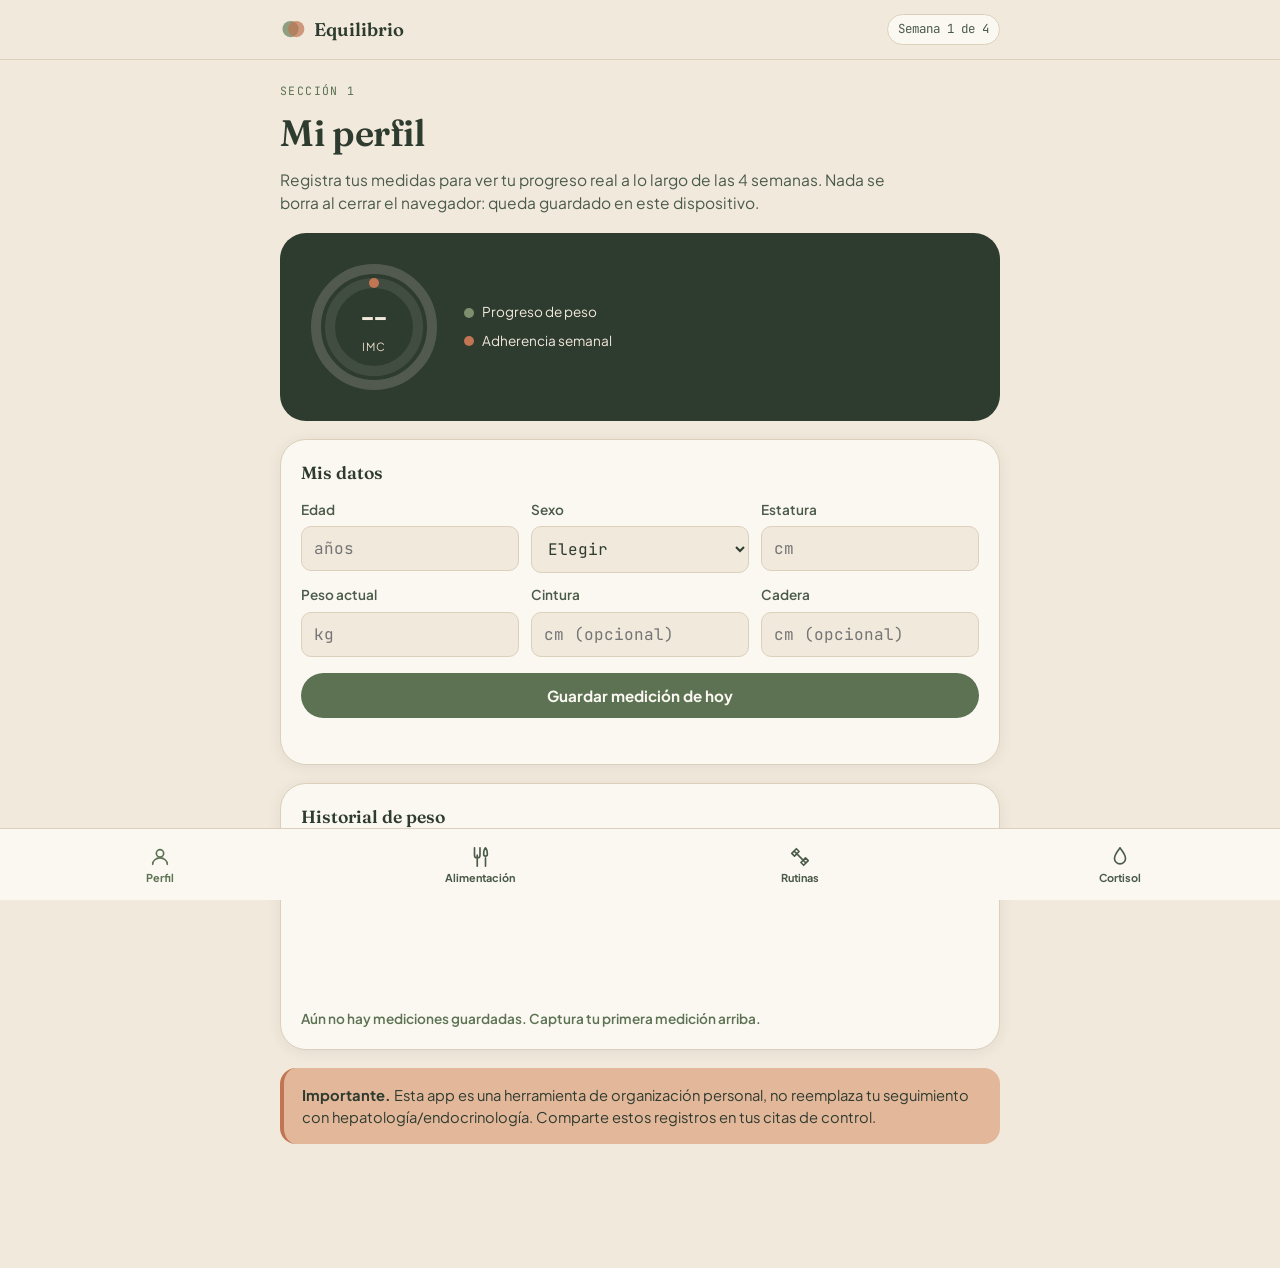
==== index.html @ 2911e4cd "Add files via upload" ====
<!DOCTYPE html>
<html lang="es-MX">
<head>
<meta charset="UTF-8">
<meta name="viewport" content="width=device-width, initial-scale=1.0">
<title>Equilibrio · Plan integral hígado &amp; cortisol</title>
<meta name="description" content="Plan de 4 semanas para pérdida de peso sostenible, reversión de hígado graso y manejo de cortisol.">
<link rel="preconnect" href="https://fonts.googleapis.com">
<link rel="preconnect" href="https://fonts.gstatic.com" crossorigin>
<link href="https://fonts.googleapis.com/css2?family=Fraunces:opsz,wght@9..144,400;9..144,500;9..144,600;9..144,700&family=Plus+Jakarta+Sans:wght@400;500;600;700;800&family=JetBrains+Mono:wght@400;500;700&display=swap" rel="stylesheet">
<link rel="stylesheet" href="style.css">
</head>
<body>

<!-- ============ HEADER ============ -->
<header class="topbar">
  <div class="topbar-inner">
    <span class="brand">
      <svg class="brand-mark" viewBox="0 0 32 32" width="26" height="26" aria-hidden="true">
        <circle cx="13" cy="16" r="10" fill="var(--sage)" opacity="0.85"/>
        <circle cx="20" cy="16" r="10" fill="var(--clay)" opacity="0.7"/>
      </svg>
      Equilibrio
    </span>
    <span class="topbar-week" id="topbarWeek">Semana 1 de 4</span>
  </div>
</header>

<!-- ============ MAIN VIEWS ============ -->
<main>

  <!-- ---------- 1. MI PERFIL ---------- -->
  <section id="perfil" class="view view-active" aria-labelledby="perfil-title">
    <div class="view-inner">
      <p class="eyebrow">Sección 1</p>
      <h1 id="perfil-title">Mi perfil</h1>
      <p class="lede">Registra tus medidas para ver tu progreso real a lo largo de las 4 semanas. Nada se borra al cerrar el navegador: queda guardado en este dispositivo.</p>

      <div class="balance-card" role="group" aria-label="Resumen de balance">
        <div class="balance-dial-wrap">
          <svg viewBox="0 0 140 140" class="balance-dial" id="balanceDial" aria-hidden="true">
            <circle cx="70" cy="70" r="58" class="dial-track"/>
            <circle cx="70" cy="70" r="58" class="dial-progress" id="dialProgress" stroke-dasharray="364" stroke-dashoffset="364"/>
            <circle cx="70" cy="70" r="44" class="dial-track dial-track-inner"/>
            <circle cx="70" cy="70" r="44" class="dial-progress dial-progress-inner" id="dialProgressInner" stroke-dasharray="276" stroke-dashoffset="276"/>
          </svg>
          <div class="dial-center">
            <span class="dial-imc" id="dialIMC">--</span>
            <span class="dial-label">IMC</span>
          </div>
        </div>
        <div class="balance-legend">
          <div class="legend-item"><span class="dot dot-sage"></span> Progreso de peso</div>
          <div class="legend-item"><span class="dot dot-clay"></span> Adherencia semanal</div>
        </div>
      </div>

      <form id="profileForm" class="card form-card">
        <h2 class="card-title">Mis datos</h2>
        <div class="field-grid">
          <label class="field">
            <span>Edad</span>
            <input type="number" id="fEdad" min="15" max="100" placeholder="años" required>
          </label>
          <label class="field">
            <span>Sexo</span>
            <select id="fSexo" required>
              <option value="" disabled selected>Elegir</option>
              <option value="F">Femenino</option>
              <option value="M">Masculino</option>
            </select>
          </label>
          <label class="field">
            <span>Estatura</span>
            <input type="number" id="fEstatura" min="120" max="220" placeholder="cm" required>
          </label>
          <label class="field">
            <span>Peso actual</span>
            <input type="number" id="fPeso" min="30" max="300" step="0.1" placeholder="kg" required>
          </label>
          <label class="field">
            <span>Cintura</span>
            <input type="number" id="fCintura" min="40" max="200" step="0.1" placeholder="cm (opcional)">
          </label>
          <label class="field">
            <span>Cadera</span>
            <input type="number" id="fCadera" min="40" max="200" step="0.1" placeholder="cm (opcional)">
          </label>
        </div>
        <button type="submit" class="btn btn-primary">Guardar medición de hoy</button>
        <p class="form-hint" id="profileHint"></p>
      </form>

      <div class="card">
        <h2 class="card-title">Historial de peso</h2>
        <div id="weightChart" class="weight-chart" aria-label="Gráfica de evolución de peso"></div>
        <div class="history-list" id="historyList"></div>
      </div>

      <div class="callout callout-medical">
        <strong>Importante.</strong> Esta app es una herramienta de organización personal, no reemplaza tu seguimiento con hepatología/endocrinología. Comparte estos registros en tus citas de control.
      </div>
    </div>
  </section>

  <!-- ---------- 2. MI ALIMENTACIÓN ---------- -->
  <section id="alimentacion" class="view" aria-labelledby="alimentacion-title">
    <div class="view-inner">
      <p class="eyebrow">Sección 2</p>
      <h1 id="alimentacion-title">Mi alimentación</h1>
      <p class="lede">Plan antiinflamatorio de 4 semanas, pensado para hígado graso y cortisol, con ingredientes de supermercados comunes en CDMX y Edomex. Estructura base: 3 comidas + 2 colaciones, cada 3-4 h, sin ayunos prolongados que disparen cortisol.</p>

      <div class="day-tabs" id="dayTabsNutricion" role="tablist" aria-label="Día"></div>

      <div id="mealPlanContainer" class="meal-plan"></div>

      <div class="card">
        <h2 class="card-title">Lista de despensa base (Chedraui / Walmart / Costco)</h2>
        <div id="pantryList" class="pantry-grid"></div>
      </div>

      <div class="callout">
        <strong>Regla simple para hígado graso:</strong> entre menos etiqueta tenga, mejor. Prioriza el pasillo de frutas/verduras/proteína sobre productos empaquetados, y evita jugos, refrescos y pan dulce de forma cotidiana.
      </div>
    </div>
  </section>

  <!-- ---------- 3. MIS RUTINAS ---------- -->
  <section id="rutinas" class="view" aria-labelledby="rutinas-title">
    <div class="view-inner">
      <p class="eyebrow">Sección 3</p>
      <h1 id="rutinas-title">Mis rutinas</h1>
      <p class="lede">4-5 sesiones por semana en Action Black, combinando fuerza funcional y boxeo, más cardio ligero. La intensidad sube de forma gradual en 4 semanas para no generar estrés suprarrenal crónico.</p>

      <div class="week-tabs" id="weekTabsRutina" role="tablist" aria-label="Semana de entrenamiento"></div>
      <div id="trainingPlanContainer" class="training-plan"></div>

      <div class="card">
        <h2 class="card-title">Manejo del estrés — práctica diaria</h2>
        <div id="stressTechniques" class="stress-grid"></div>
      </div>

      <div class="callout">
        <strong>Señal de alarma:</strong> si después de entrenar sientes fatiga extrema, insomnio o más antojos de azúcar al día siguiente, es señal de sobreentrenamiento/cortisol elevado — baja intensidad esa semana, no la subas.
      </div>
    </div>
  </section>

  <!-- ---------- 4. CORTISOL E HÍGADO GRASO ---------- -->
  <section id="manejo" class="view" aria-labelledby="manejo-title">
    <div class="view-inner">
      <p class="eyebrow">Sección 4</p>
      <h1 id="manejo-title">Manejo de cortisol e hígado graso</h1>
      <p class="lede">Hábitos clave y suplementos de apoyo con respaldo general en evidencia. <strong>Ninguno sustituye tratamiento médico</strong>: como ya tienes diagnóstico confirmado, valida cada suplemento con tu hepatólogo/endocrinólogo antes de tomarlo.</p>

      <div class="card callout-medical-strong">
        <strong>Disclaimer médico.</strong> El hígado metaboliza la mayoría de los suplementos. En hígado graso, algunos requieren ajuste de dosis o están contraindicados según tus estudios (transaminasas, perfil hepático). Esta sección es educativa, no es una prescripción.
      </div>

      <div class="card">
        <h2 class="card-title">Pilares no negociables</h2>
        <div id="pillarsList" class="pillars-grid"></div>
      </div>

      <div class="card">
        <h2 class="card-title">Suplementos de apoyo (consultar con tu médico)</h2>
        <div id="supplementsList" class="supplements-grid"></div>
      </div>

      <div class="card">
        <h2 class="card-title">Higiene de sueño (clave para cortisol)</h2>
        <div id="sleepList" class="sleep-grid"></div>
      </div>
    </div>
  </section>

</main>

<!-- ============ BOTTOM NAV ============ -->
<nav class="bottom-nav" aria-label="Navegación principal">
  <button class="nav-btn nav-active" data-target="perfil" aria-current="page">
    <svg viewBox="0 0 24 24" width="22" height="22" aria-hidden="true"><circle cx="12" cy="8" r="4"/><path d="M4 20c0-4 3.6-7 8-7s8 3 8 7"/></svg>
    <span>Perfil</span>
  </button>
  <button class="nav-btn" data-target="alimentacion">
    <svg viewBox="0 0 24 24" width="22" height="22" aria-hidden="true"><path d="M6 2v8a3 3 0 0 0 6 0V2M9 10v12M18 2c-2 2-2 5-2 7a2 2 0 0 0 4 0c0-2 0-5-2-7zM18 13v9"/></svg>
    <span>Alimentación</span>
  </button>
  <button class="nav-btn" data-target="rutinas">
    <svg viewBox="0 0 24 24" width="22" height="22" aria-hidden="true"><path d="M6.5 6.5l11 11M3 8l5-5 3 3-5 5-3-3zm10 10l5-5 3 3-5 5-3-3z"/></svg>
    <span>Rutinas</span>
  </button>
  <button class="nav-btn" data-target="manejo">
    <svg viewBox="0 0 24 24" width="22" height="22" aria-hidden="true"><path d="M12 2C9 6 6 9.5 6 13.5a6 6 0 0 0 12 0C18 9.5 15 6 12 2z"/></svg>
    <span>Cortisol</span>
  </button>
</nav>

<script src="data.js"></script>
<script src="script.js"></script>
</body>
</html>
---- style.css ----
/* =========================================================
   EQUILIBRIO — Design tokens
   Paleta: arena cálida + musgo profundo + arcilla + azul-calma
   Tipografía: Fraunces (display) / Plus Jakarta Sans (cuerpo) / JetBrains Mono (datos)
   ========================================================= */
:root{
  --sand:        #F1E9DC;
  --sand-deep:   #E6DAC6;
  --moss:        #2E3B2F;
  --moss-soft:   #4B5B49;
  --sage:        #7C9070;
  --sage-deep:   #5C7253;
  --clay:        #C17552;
  --clay-soft:   #E3B79A;
  --calm-blue:   #5C7E8C;
  --calm-blue-soft: #C7D9DE;
  --paper:       #FBF8F2;
  --line:        #DCD0BC;
  --danger:      #B5462F;

  --font-display: 'Fraunces', serif;
  --font-body: 'Plus Jakarta Sans', system-ui, sans-serif;
  --font-mono: 'JetBrains Mono', monospace;

  --radius-s: 10px;
  --radius-m: 16px;
  --radius-l: 26px;
  --shadow-card: 0 2px 14px rgba(46,59,47,0.08);
  --nav-height: 72px;
}

*{ box-sizing: border-box; }
html{ -webkit-text-size-adjust: 100%; scroll-behavior: smooth; }
body{
  margin:0;
  background: var(--sand);
  color: var(--moss);
  font-family: var(--font-body);
  line-height: 1.5;
  padding-bottom: calc(var(--nav-height) + 12px);
  -webkit-font-smoothing: antialiased;
}
h1,h2,h3{ font-family: var(--font-display); color: var(--moss); margin: 0 0 8px; font-weight: 600; }
h1{ font-size: clamp(1.7rem, 6vw, 2.3rem); letter-spacing: -0.01em; }
p{ margin: 0 0 12px; }
button{ font-family: inherit; }
:focus-visible{ outline: 3px solid var(--calm-blue); outline-offset: 2px; }
@media (prefers-reduced-motion: reduce){
  *{ animation-duration: 0.01ms !important; transition-duration: 0.01ms !important; }
}

/* ---------- Layout shells ---------- */
.topbar{
  position: sticky; top:0; z-index: 20;
  background: rgba(241,233,220,0.92);
  backdrop-filter: blur(8px);
  border-bottom: 1px solid var(--line);
}
.topbar-inner{
  display:flex; align-items:center; justify-content:space-between;
  padding: 14px 18px;
  max-width: 720px; margin:0 auto;
}
.brand{ display:flex; align-items:center; gap:8px; font-family: var(--font-display); font-weight:600; font-size:1.15rem; }
.brand-mark{ flex-shrink:0; }
.topbar-week{ font-family: var(--font-mono); font-size: 0.78rem; color: var(--moss-soft); background: var(--paper); padding:5px 10px; border-radius: 999px; border:1px solid var(--line); }

main{ max-width: 720px; margin: 0 auto; }
.view{ display:none; animation: fadeIn .35s ease; }
.view-active{ display:block; }
@keyframes fadeIn{ from{opacity:0; transform: translateY(6px);} to{opacity:1; transform: translateY(0);} }
.view-inner{ padding: 22px 18px 40px; }

.eyebrow{ font-family: var(--font-mono); text-transform: uppercase; letter-spacing: 0.12em; font-size: 0.72rem; color: var(--sage-deep); margin-bottom: 6px; }
.lede{ color: var(--moss-soft); font-size: 0.97rem; max-width: 56ch; }

/* ---------- Cards ---------- */
.card{
  background: var(--paper);
  border: 1px solid var(--line);
  border-radius: var(--radius-l);
  padding: 20px;
  margin-top: 18px;
  box-shadow: var(--shadow-card);
}
.card-title{ font-size: 1.1rem; margin-bottom: 14px; }

.callout{
  margin-top: 18px;
  padding: 16px 18px;
  border-radius: var(--radius-m);
  background: var(--calm-blue-soft);
  color: var(--moss);
  font-size: 0.92rem;
  border-left: 4px solid var(--calm-blue);
}
.callout-medical{
  background: var(--clay-soft);
  border-left-color: var(--clay);
}
.callout-medical-strong{
  border: 1px solid var(--clay);
  background: #FBEFE7;
  font-size: 0.92rem;
  border-left: 5px solid var(--danger);
}

/* ---------- Balance dial (signature element) ---------- */
.balance-card{
  margin-top: 18px;
  background: var(--moss);
  border-radius: var(--radius-l);
  padding: 24px;
  display:flex; align-items:center; gap: 20px;
  color: var(--sand);
  flex-wrap: wrap;
}
.balance-dial-wrap{ position: relative; width: 140px; height:140px; flex-shrink:0; }
.balance-dial{ width:140px; height:140px; transform: rotate(-90deg); }
.dial-track{ fill:none; stroke: rgba(241,233,220,0.18); stroke-width: 10; }
.dial-track-inner{ stroke: rgba(241,233,220,0.1); }
.dial-progress{ fill:none; stroke: var(--sage); stroke-width: 10; stroke-linecap: round; transition: stroke-dashoffset 0.8s ease; }
.dial-progress-inner{ stroke: var(--clay); }
.dial-center{ position:absolute; inset:0; display:flex; flex-direction:column; align-items:center; justify-content:center; }
.dial-imc{ font-family: var(--font-mono); font-size: 1.6rem; font-weight:700; }
.dial-label{ font-size: 0.7rem; text-transform: uppercase; letter-spacing: 0.1em; color: var(--sand-deep); }
.balance-legend{ display:flex; flex-direction:column; gap:8px; font-size: 0.85rem; }
.legend-item{ display:flex; align-items:center; gap:8px; }
.dot{ width:10px; height:10px; border-radius:50%; display:inline-block; }
.dot-sage{ background: var(--sage); }
.dot-clay{ background: var(--clay); }

/* ---------- Forms ---------- */
.field-grid{ display:grid; grid-template-columns: 1fr 1fr; gap: 12px; }
.field{ display:flex; flex-direction:column; gap:6px; font-size: 0.85rem; color: var(--moss-soft); font-weight:600; }
.field input, .field select{
  font-family: var(--font-mono);
  font-size: 1rem;
  padding: 11px 12px;
  border-radius: var(--radius-s);
  border: 1.5px solid var(--line);
  background: var(--sand);
  color: var(--moss);
}
.field input:focus, .field select:focus{ border-color: var(--sage); }
.btn{
  display:inline-block; margin-top: 16px;
  padding: 13px 20px; border-radius: 999px; border:none;
  font-weight: 700; font-size: 0.95rem; cursor:pointer;
  transition: transform .15s ease, opacity .15s ease;
}
.btn:active{ transform: scale(0.97); }
.btn-primary{ background: var(--sage-deep); color: var(--paper); width: 100%; }
.btn-secondary{ background: transparent; border: 1.5px solid var(--moss); color: var(--moss); }
.form-hint{ margin: 10px 0 0; font-size: 0.85rem; color: var(--sage-deep); min-height: 1.2em; font-weight:600; }

/* ---------- Weight chart ---------- */
.weight-chart{ width:100%; height: 140px; }
.weight-chart svg{ width:100%; height:100%; overflow: visible; }
.history-list{ margin-top: 14px; display:flex; flex-direction:column; gap:8px; max-height: 220px; overflow-y:auto; }
.history-row{
  display:flex; justify-content:space-between; align-items:center;
  font-family: var(--font-mono); font-size: 0.83rem;
  padding: 8px 10px; background: var(--sand); border-radius: var(--radius-s);
}
.history-row span:last-child{ font-weight:700; }

/* ---------- Tabs (week / day) ---------- */
.week-tabs, .day-tabs{
  display:flex; gap:8px; overflow-x:auto; margin-top: 18px; padding-bottom: 4px;
  scrollbar-width: none;
}
.week-tabs::-webkit-scrollbar, .day-tabs::-webkit-scrollbar{ display:none; }
.tab-btn{
  flex-shrink:0; padding: 9px 16px; border-radius: 999px; border: 1.5px solid var(--line);
  background: var(--paper); color: var(--moss-soft); font-weight:700; font-size: 0.85rem; cursor:pointer;
}
.tab-btn.tab-active{ background: var(--moss); color: var(--sand); border-color: var(--moss); }
.day-tabs .tab-btn{ font-size: 0.78rem; padding: 8px 13px; }

/* ---------- Meal plan ---------- */
.meal-plan{ margin-top: 16px; display:flex; flex-direction:column; gap:12px; }
.meal-card{
  background: var(--paper); border:1px solid var(--line); border-radius: var(--radius-m);
  padding: 16px;
}
.meal-card-head{ display:flex; justify-content:space-between; align-items:baseline; margin-bottom:6px; }
.meal-type{ font-family: var(--font-mono); text-transform:uppercase; font-size:0.7rem; letter-spacing:0.08em; color: var(--sage-deep); font-weight:700; }
.meal-kcal{ font-family: var(--font-mono); font-size: 0.78rem; color: var(--moss-soft); }
.meal-name{ font-weight: 700; margin-bottom: 4px; }
.meal-detail{ font-size: 0.87rem; color: var(--moss-soft); margin:0; }

.pantry-grid{ display:grid; grid-template-columns: 1fr 1fr; gap: 10px; }
.pantry-cat{ font-size: 0.85rem; }
.pantry-cat strong{ display:block; font-family: var(--font-display); font-size: 0.95rem; margin-bottom: 4px; }
.pantry-cat ul{ margin:0; padding-left: 18px; color: var(--moss-soft); }

/* ---------- Training plan ---------- */
.training-plan{ margin-top: 16px; display:flex; flex-direction:column; gap:12px; }
.day-card{
  background: var(--paper); border:1px solid var(--line); border-radius: var(--radius-m); padding:16px;
  border-left: 5px solid var(--sage);
}
.day-card.rest{ border-left-color: var(--calm-blue); }
.day-card-head{ display:flex; justify-content:space-between; align-items:center; margin-bottom:8px; }
.day-card-head h3{ font-size: 1rem; margin:0; }
.day-tag{ font-family: var(--font-mono); font-size: 0.72rem; background: var(--sand); padding: 4px 9px; border-radius: 999px; color: var(--moss-soft); }
.exercise-row{ display:flex; justify-content:space-between; font-size: 0.87rem; padding: 7px 0; border-bottom: 1px dashed var(--line); }
.exercise-row:last-child{ border-bottom:none; }
.exercise-name{ color: var(--moss); }
.exercise-meta{ font-family: var(--font-mono); color: var(--sage-deep); font-weight:600; white-space:nowrap; padding-left: 10px; }

.stress-grid, .pillars-grid, .supplements-grid, .sleep-grid{ display:flex; flex-direction:column; gap: 12px; }
.mini-card{
  background: var(--sand); border-radius: var(--radius-m); padding: 14px 16px;
}
.mini-card h4{ margin:0 0 4px; font-family: var(--font-display); font-size: 1rem; }
.mini-card p{ margin:0; font-size: 0.87rem; color: var(--moss-soft); }
.mini-tag{ display:inline-block; font-family: var(--font-mono); font-size:0.68rem; background: var(--sage); color:var(--paper); padding:2px 8px; border-radius: 999px; margin-bottom: 6px; }
.mini-tag.warn{ background: var(--clay); }

/* ---------- Bottom nav ---------- */
.bottom-nav{
  position: fixed; bottom:0; left:0; right:0; z-index: 30;
  height: var(--nav-height);
  background: var(--paper);
  border-top: 1px solid var(--line);
  display:flex;
  padding-bottom: env(safe-area-inset-bottom);
}
.nav-btn{
  flex:1; background:none; border:none; display:flex; flex-direction:column; align-items:center; justify-content:center;
  gap:3px; color: var(--moss-soft); cursor:pointer; font-size: 0.68rem; font-weight:700;
}
.nav-btn svg{ fill:none; stroke: currentColor; stroke-width: 1.8; stroke-linecap: round; stroke-linejoin: round; }
.nav-btn.nav-active{ color: var(--sage-deep); }
.nav-btn.nav-active svg circle:first-child, .nav-btn.nav-active svg path{ stroke: var(--sage-deep); }

/* ---------- Responsive ---------- */
@media (min-width: 600px){
  .pantry-grid{ grid-template-columns: 1fr 1fr 1fr; }
  .field-grid{ grid-template-columns: 1fr 1fr 1fr; }
}
@media (min-width: 720px){
  .topbar-inner, .view-inner{ padding-left: 0; padding-right: 0; }
}
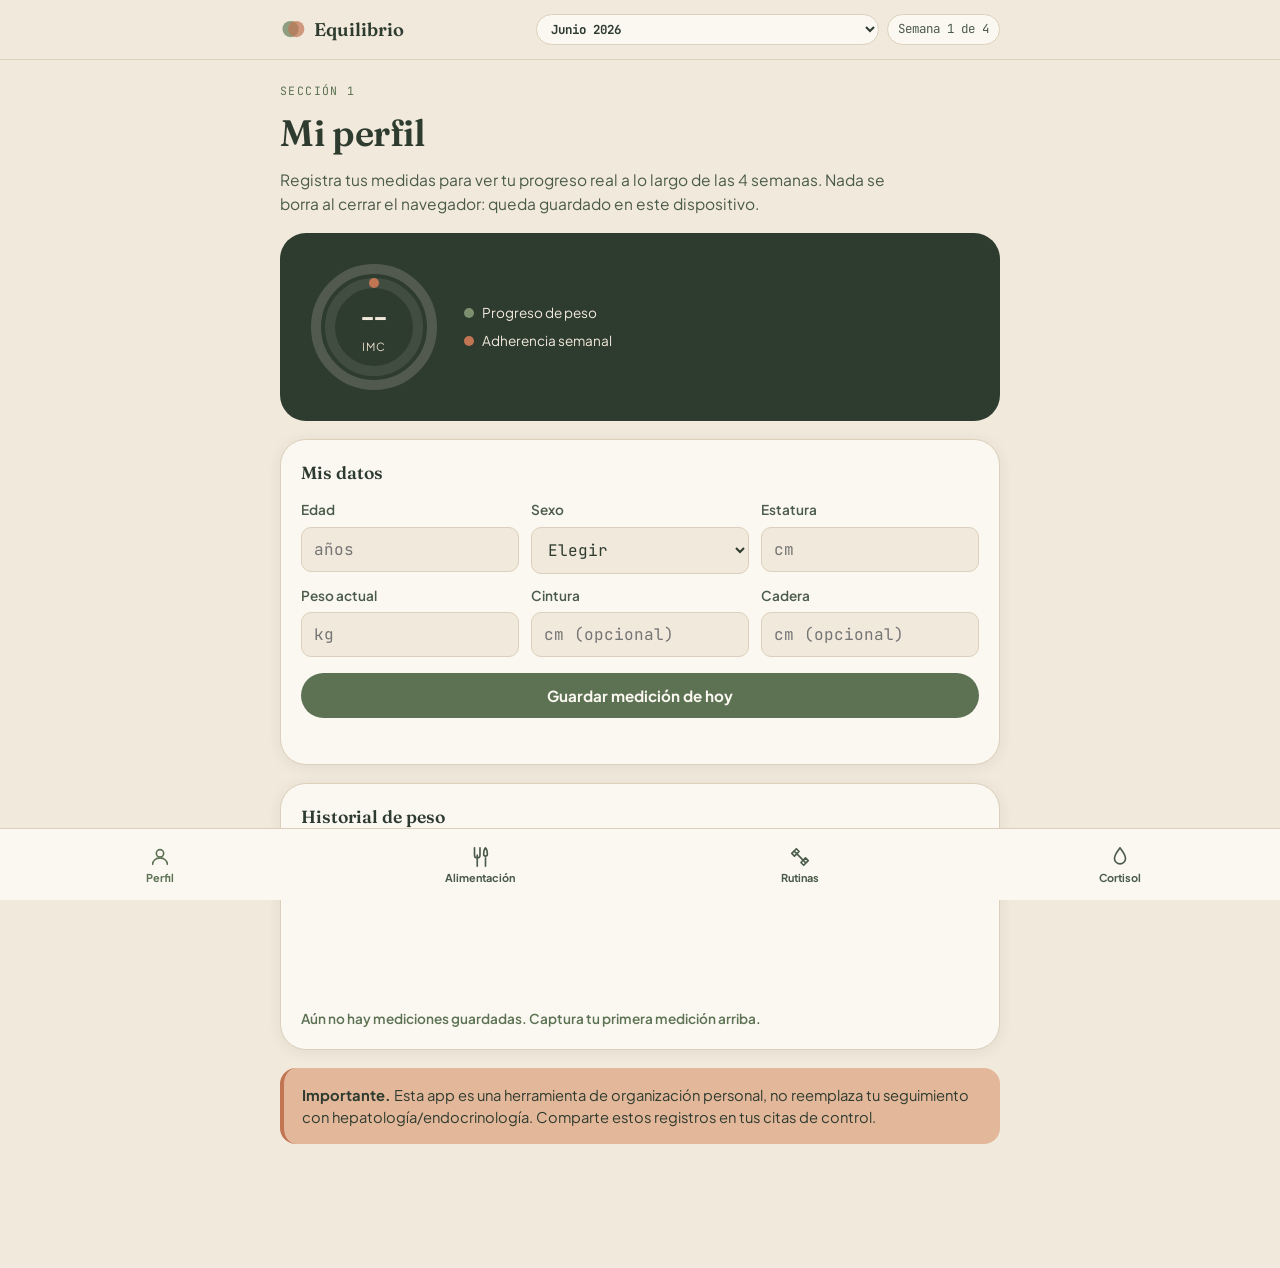
==== commit d5356c03: "Nueva version" ====
--- a/index.html
+++ b/index.html
@@ -22,7 +22,10 @@
       </svg>
       Equilibrio
     </span>
-    <span class="topbar-week" id="topbarWeek">Semana 1 de 4</span>
+    <div class="topbar-controls">
+      <select id="monthSelect" class="month-select" aria-label="Mes o ciclo del plan"></select>
+      <span class="topbar-week" id="topbarWeek">Semana 1 de 4</span>
+    </div>
   </div>
 </header>
 
@@ -158,8 +161,21 @@
       </div>
 
       <div class="card">
-        <h2 class="card-title">Pilares no negociables</h2>
-        <div id="pillarsList" class="pillars-grid"></div>
+        <div class="card-title-row">
+          <h2 class="card-title">Pilares no negociables — checklist diario</h2>
+          <label class="date-picker">
+            <span>Día</span>
+            <input type="date" id="checklistDate">
+          </label>
+        </div>
+        <p class="form-hint form-hint-static" id="checklistDayHint"></p>
+        <div id="pillarsChecklist" class="pillars-checklist"></div>
+      </div>
+
+      <div class="card">
+        <h2 class="card-title">Tu constancia — 4 semanas</h2>
+        <p class="lede" style="max-width:none;">Cada celda es un día. Entre más lleno el círculo, más pilares cumpliste ese día. Toca un día para registrarlo o editarlo.</p>
+        <div id="checklistCalendar" class="checklist-calendar"></div>
       </div>
 
       <div class="card">
--- a/style.css
+++ b/style.css
@@ -63,7 +63,13 @@
 }
 .brand{ display:flex; align-items:center; gap:8px; font-family: var(--font-display); font-weight:600; font-size:1.15rem; }
 .brand-mark{ flex-shrink:0; }
-.topbar-week{ font-family: var(--font-mono); font-size: 0.78rem; color: var(--moss-soft); background: var(--paper); padding:5px 10px; border-radius: 999px; border:1px solid var(--line); }
+.topbar-controls{ display:flex; align-items:center; gap:8px; }
+.month-select{
+  font-family: var(--font-mono); font-size: 0.78rem; font-weight:700; color: var(--moss);
+  background: var(--paper); border: 1px solid var(--line); border-radius: 999px;
+  padding: 5px 10px; cursor:pointer; max-width: 40vw;
+}
+.topbar-week{ font-family: var(--font-mono); font-size: 0.78rem; color: var(--moss-soft); background: var(--paper); padding:5px 10px; border-radius: 999px; border:1px solid var(--line); white-space:nowrap; }
 
 main{ max-width: 720px; margin: 0 auto; }
 .view{ display:none; animation: fadeIn .35s ease; }
@@ -154,16 +160,33 @@
 .btn-secondary{ background: transparent; border: 1.5px solid var(--moss); color: var(--moss); }
 .form-hint{ margin: 10px 0 0; font-size: 0.85rem; color: var(--sage-deep); min-height: 1.2em; font-weight:600; }
 
+/* ---------- Saludo personalizado ---------- */
+.user-greeting{
+  font-family: var(--font-body); font-weight:700; font-size: 0.92rem;
+  color: var(--sage-deep); margin: 0 0 6px;
+}
+
 /* ---------- Weight chart ---------- */
 .weight-chart{ width:100%; height: 140px; }
 .weight-chart svg{ width:100%; height:100%; overflow: visible; }
 .history-list{ margin-top: 14px; display:flex; flex-direction:column; gap:8px; max-height: 220px; overflow-y:auto; }
 .history-row{
-  display:flex; justify-content:space-between; align-items:center;
+  display:flex; justify-content:space-between; align-items:center; gap:10px;
   font-family: var(--font-mono); font-size: 0.83rem;
   padding: 8px 10px; background: var(--sand); border-radius: var(--radius-s);
 }
-.history-row span:last-child{ font-weight:700; }
+.history-row span:nth-child(2){ font-weight:700; }
+.history-delete-btn{
+  flex-shrink:0; width:24px; height:24px; border-radius:50%; border:1.5px solid var(--line);
+  background: var(--paper); color: var(--danger); cursor:pointer; font-size:0.9rem; line-height:1;
+  display:flex; align-items:center; justify-content:center;
+}
+.history-delete-btn:active{ transform: scale(0.92); }
+
+/* ---------- Silueta de referencia IMC ---------- */
+.silhouette-row{ display:flex; align-items:center; gap:18px; flex-wrap:wrap; }
+.silhouette-cat{ font-family: var(--font-display); font-size:1.1rem; font-weight:600; margin:0 0 2px; color: var(--moss); }
+.silhouette-imc{ font-family: var(--font-mono); font-size:0.85rem; color: var(--moss-soft); margin:0 0 6px; }
 
 /* ---------- Tabs (week / day) ---------- */
 .week-tabs, .day-tabs{
@@ -184,16 +207,81 @@
   background: var(--paper); border:1px solid var(--line); border-radius: var(--radius-m);
   padding: 16px;
 }
-.meal-card-head{ display:flex; justify-content:space-between; align-items:baseline; margin-bottom:6px; }
+.meal-card.is-custom{ border-color: var(--sage); background: #F3F7EF; }
+.meal-card-head{ display:flex; justify-content:space-between; align-items:baseline; margin-bottom:6px; gap:8px; }
 .meal-type{ font-family: var(--font-mono); text-transform:uppercase; font-size:0.7rem; letter-spacing:0.08em; color: var(--sage-deep); font-weight:700; }
-.meal-kcal{ font-family: var(--font-mono); font-size: 0.78rem; color: var(--moss-soft); }
+.meal-type-tag{ display:inline-block; margin-left:6px; font-family: var(--font-mono); font-size:0.62rem; background: var(--sage); color:var(--paper); padding:1px 6px; border-radius:999px; text-transform:none; letter-spacing:0; }
+.meal-kcal{ font-family: var(--font-mono); font-size: 0.78rem; color: var(--moss-soft); white-space:nowrap; }
 .meal-name{ font-weight: 700; margin-bottom: 4px; }
 .meal-detail{ font-size: 0.87rem; color: var(--moss-soft); margin:0; }
+.meal-card-actions{ display:flex; justify-content:flex-end; gap:8px; margin-top:10px; }
 
 .pantry-grid{ display:grid; grid-template-columns: 1fr 1fr; gap: 10px; }
 .pantry-cat{ font-size: 0.85rem; }
 .pantry-cat strong{ display:block; font-family: var(--font-display); font-size: 0.95rem; margin-bottom: 4px; }
 .pantry-cat ul{ margin:0; padding-left: 18px; color: var(--moss-soft); }
+
+/* ---------- Share (WhatsApp) button ---------- */
+.share-btn{
+  display:inline-flex; align-items:center; gap:6px;
+  background: #E9F6EE; color: #1F7A4D; border:1px solid #BFE3CC;
+  font-family: var(--font-body); font-weight:700; font-size: 0.78rem;
+  padding: 7px 12px; border-radius: 999px; cursor:pointer;
+}
+.share-btn:active{ transform: scale(0.96); }
+.share-btn svg{ width:15px; height:15px; fill: currentColor; }
+.day-card-share{ margin-top:10px; display:flex; justify-content:flex-end; }
+
+/* ---------- Collapsible "add" cards ---------- */
+.toggle-card-btn{
+  width:100%; display:flex; align-items:center; justify-content:space-between;
+  background:none; border:none; padding:0; cursor:pointer;
+  font-family: var(--font-display); font-size:1.05rem; font-weight:600; color: var(--moss);
+}
+.toggle-chevron{ width:20px; height:20px; fill:none; stroke: var(--moss-soft); stroke-width:2; stroke-linecap:round; stroke-linejoin:round; transition: transform .2s ease; }
+.toggle-card-btn[aria-expanded="true"] .toggle-chevron{ transform: rotate(180deg); }
+.collapsible{ margin-top: 16px; }
+
+.form-card-plain{ display:flex; flex-direction:column; gap:12px; margin-top: 4px; }
+.field-grid-3{ grid-template-columns: 1fr; }
+@media (min-width:600px){ .field-grid-3{ grid-template-columns: 1fr 1fr 1fr; } }
+.field-full{ grid-column: 1 / -1; }
+.field textarea{
+  font-family: var(--font-body); font-size: 0.92rem; padding: 11px 12px;
+  border-radius: var(--radius-s); border: 1.5px solid var(--line); background: var(--sand); color: var(--moss);
+  resize: vertical;
+}
+.field textarea:focus{ border-color: var(--sage); }
+.btn-small{ width:auto; padding: 9px 16px; font-size:0.85rem; margin-top:0; }
+
+.exercise-form-list{ display:flex; flex-direction:column; gap:8px; }
+.exercise-form-row{ display:grid; grid-template-columns: 1fr 100px auto; gap:8px; align-items:center; }
+.exercise-form-row input{
+  font-family: var(--font-body); font-size:0.88rem; padding:9px 10px;
+  border-radius: var(--radius-s); border:1.5px solid var(--line); background: var(--sand); color: var(--moss);
+}
+.exercise-remove-btn{
+  width:34px; height:34px; border-radius: var(--radius-s); border:1.5px solid var(--line);
+  background: var(--paper); color: var(--danger); cursor:pointer; font-size:1rem; line-height:1;
+}
+
+.json-import{ margin-top: 16px; border-top: 1px dashed var(--line); padding-top: 14px; }
+.json-import summary{ cursor:pointer; font-weight:700; font-size:0.9rem; color: var(--sage-deep); }
+.json-textarea{
+  width:100%; margin-top:10px; font-family: var(--font-mono); font-size:0.8rem;
+  padding: 11px 12px; border-radius: var(--radius-s); border: 1.5px solid var(--line);
+  background: var(--sand); color: var(--moss); resize: vertical;
+}
+.json-import code{ background: var(--sand-deep); padding:1px 5px; border-radius:4px; font-size:0.76rem; word-break:break-all; }
+
+.custom-items-list{ margin-top:16px; display:flex; flex-direction:column; gap:8px; }
+.custom-item-row{
+  display:flex; justify-content:space-between; align-items:center; gap:10px;
+  background: var(--sand); border-radius: var(--radius-s); padding: 9px 12px; font-size:0.83rem;
+}
+.custom-item-remove{
+  flex-shrink:0; background:none; border:none; color: var(--danger); font-weight:700; cursor:pointer; font-size:0.8rem;
+}
 
 /* ---------- Training plan ---------- */
 .training-plan{ margin-top: 16px; display:flex; flex-direction:column; gap:12px; }
@@ -202,13 +290,38 @@
   border-left: 5px solid var(--sage);
 }
 .day-card.rest{ border-left-color: var(--calm-blue); }
-.day-card-head{ display:flex; justify-content:space-between; align-items:center; margin-bottom:8px; }
+.day-card.is-custom{ border-left-color: var(--clay); background: #FBF4EE; }
+.day-card-head{ display:flex; justify-content:space-between; align-items:center; margin-bottom:8px; gap:8px; }
 .day-card-head h3{ font-size: 1rem; margin:0; }
-.day-tag{ font-family: var(--font-mono); font-size: 0.72rem; background: var(--sand); padding: 4px 9px; border-radius: 999px; color: var(--moss-soft); }
+.day-tag{ font-family: var(--font-mono); font-size: 0.72rem; background: var(--sand); padding: 4px 9px; border-radius: 999px; color: var(--moss-soft); white-space:nowrap; }
 .exercise-row{ display:flex; justify-content:space-between; font-size: 0.87rem; padding: 7px 0; border-bottom: 1px dashed var(--line); }
 .exercise-row:last-child{ border-bottom:none; }
 .exercise-name{ color: var(--moss); }
 .exercise-meta{ font-family: var(--font-mono); color: var(--sage-deep); font-weight:600; white-space:nowrap; padding-left: 10px; }
+.exercise-right{ display:flex; align-items:center; gap:8px; }
+.exercise-extra-remove{
+  flex-shrink:0; width:20px; height:20px; border-radius:50%; border:1px solid var(--line);
+  background: var(--paper); color: var(--danger); cursor:pointer; font-size:0.75rem; line-height:1;
+  display:flex; align-items:center; justify-content:center;
+}
+
+.day-time-badge{
+  font-family: var(--font-mono); font-size:0.76rem; color: var(--sage-deep); font-weight:700;
+  background: #EAF1E4; display:inline-block; padding:4px 10px; border-radius:999px; margin-bottom:10px;
+}
+
+.day-card-add{ margin-top: 10px; }
+.add-exercise-btn{
+  background:none; border:1.5px dashed var(--line); color: var(--sage-deep); font-weight:700; font-size:0.8rem;
+  padding: 7px 12px; border-radius: 999px; cursor:pointer; width:100%;
+}
+.add-exercise-inline{
+  margin-top:8px; display:grid; grid-template-columns: 1fr 90px auto; gap:6px; align-items:center;
+}
+.add-exercise-inline input{
+  font-family: var(--font-body); font-size:0.85rem; padding:8px 9px;
+  border-radius: var(--radius-s); border:1.5px solid var(--line); background: var(--sand); color: var(--moss);
+}
 
 .stress-grid, .pillars-grid, .supplements-grid, .sleep-grid{ display:flex; flex-direction:column; gap: 12px; }
 .mini-card{
@@ -218,6 +331,59 @@
 .mini-card p{ margin:0; font-size: 0.87rem; color: var(--moss-soft); }
 .mini-tag{ display:inline-block; font-family: var(--font-mono); font-size:0.68rem; background: var(--sage); color:var(--paper); padding:2px 8px; border-radius: 999px; margin-bottom: 6px; }
 .mini-tag.warn{ background: var(--clay); }
+
+/* ---------------- Checklist diario de pilares ---------------- */
+.card-title-row{ display:flex; align-items:center; justify-content:space-between; gap:10px; flex-wrap:wrap; margin-bottom: 4px; }
+.card-title-row .card-title{ margin-bottom:0; }
+.date-picker{ display:flex; align-items:center; gap:6px; font-family: var(--font-mono); font-size:0.78rem; color: var(--moss-soft); font-weight:700; }
+.date-picker input{
+  font-family: var(--font-mono); font-size: 0.85rem; padding: 6px 8px;
+  border-radius: var(--radius-s); border: 1.5px solid var(--line); background: var(--sand); color: var(--moss);
+}
+.form-hint-static{ margin-top:0; margin-bottom: 14px; color: var(--moss-soft); }
+
+.pillars-checklist{ display:flex; flex-direction:column; gap:10px; }
+.pillar-item{
+  display:flex; align-items:flex-start; gap:12px;
+  background: var(--sand); border-radius: var(--radius-m); padding: 13px 14px;
+  border: 1.5px solid transparent;
+  cursor:pointer;
+  transition: background .15s ease, border-color .15s ease;
+}
+.pillar-item:hover{ border-color: var(--line); }
+.pillar-item.checked{ background: #E4ECDD; border-color: var(--sage); }
+.pillar-icon{
+  flex-shrink:0; width:38px; height:38px; border-radius:50%;
+  background: var(--paper); display:flex; align-items:center; justify-content:center;
+  color: var(--sage-deep); border: 1.5px solid var(--line);
+}
+.pillar-item.checked .pillar-icon{ background: var(--sage-deep); color: var(--paper); border-color: var(--sage-deep); }
+.pillar-icon svg{ width:20px; height:20px; fill:none; stroke:currentColor; stroke-width:1.8; stroke-linecap:round; stroke-linejoin:round; }
+.pillar-body{ flex:1; }
+.pillar-name{ font-weight:700; font-size:0.93rem; display:flex; align-items:center; gap:8px; }
+.pillar-detail{ font-size: 0.82rem; color: var(--moss-soft); margin: 3px 0 0; }
+.pillar-check{
+  flex-shrink:0; width:24px; height:24px; border-radius:7px; border:2px solid var(--line);
+  background: var(--paper); display:flex; align-items:center; justify-content:center; margin-top:2px;
+}
+.pillar-item.checked .pillar-check{ background: var(--sage-deep); border-color: var(--sage-deep); }
+.pillar-check svg{ width:14px; height:14px; stroke: var(--paper); stroke-width:3; fill:none; opacity:0; transition: opacity .1s ease; }
+.pillar-item.checked .pillar-check svg{ opacity:1; }
+
+.checklist-calendar{ display:flex; flex-direction:column; gap:14px; }
+.checklist-week{ }
+.checklist-week-label{ font-family: var(--font-mono); font-size:0.72rem; text-transform:uppercase; letter-spacing:0.08em; color: var(--sage-deep); font-weight:700; margin-bottom:6px; }
+.checklist-days{ display:grid; grid-template-columns: repeat(7,1fr); gap:6px; }
+.checklist-day{
+  aspect-ratio: 1; border-radius: 10px; border:1.5px solid var(--line);
+  background: var(--paper); display:flex; flex-direction:column; align-items:center; justify-content:center;
+  cursor:pointer; gap:2px; padding:4px;
+}
+.checklist-day:hover{ border-color: var(--sage); }
+.checklist-day.is-today{ border-color: var(--calm-blue); border-width:2px; }
+.checklist-day.is-selected{ outline: 2px solid var(--moss); outline-offset:1px; }
+.checklist-day-num{ font-family: var(--font-mono); font-size: 0.68rem; color: var(--moss-soft); }
+.checklist-day-ring{ width:18px; height:18px; border-radius:50%; }
 
 /* ---------- Bottom nav ---------- */
 .bottom-nav{
